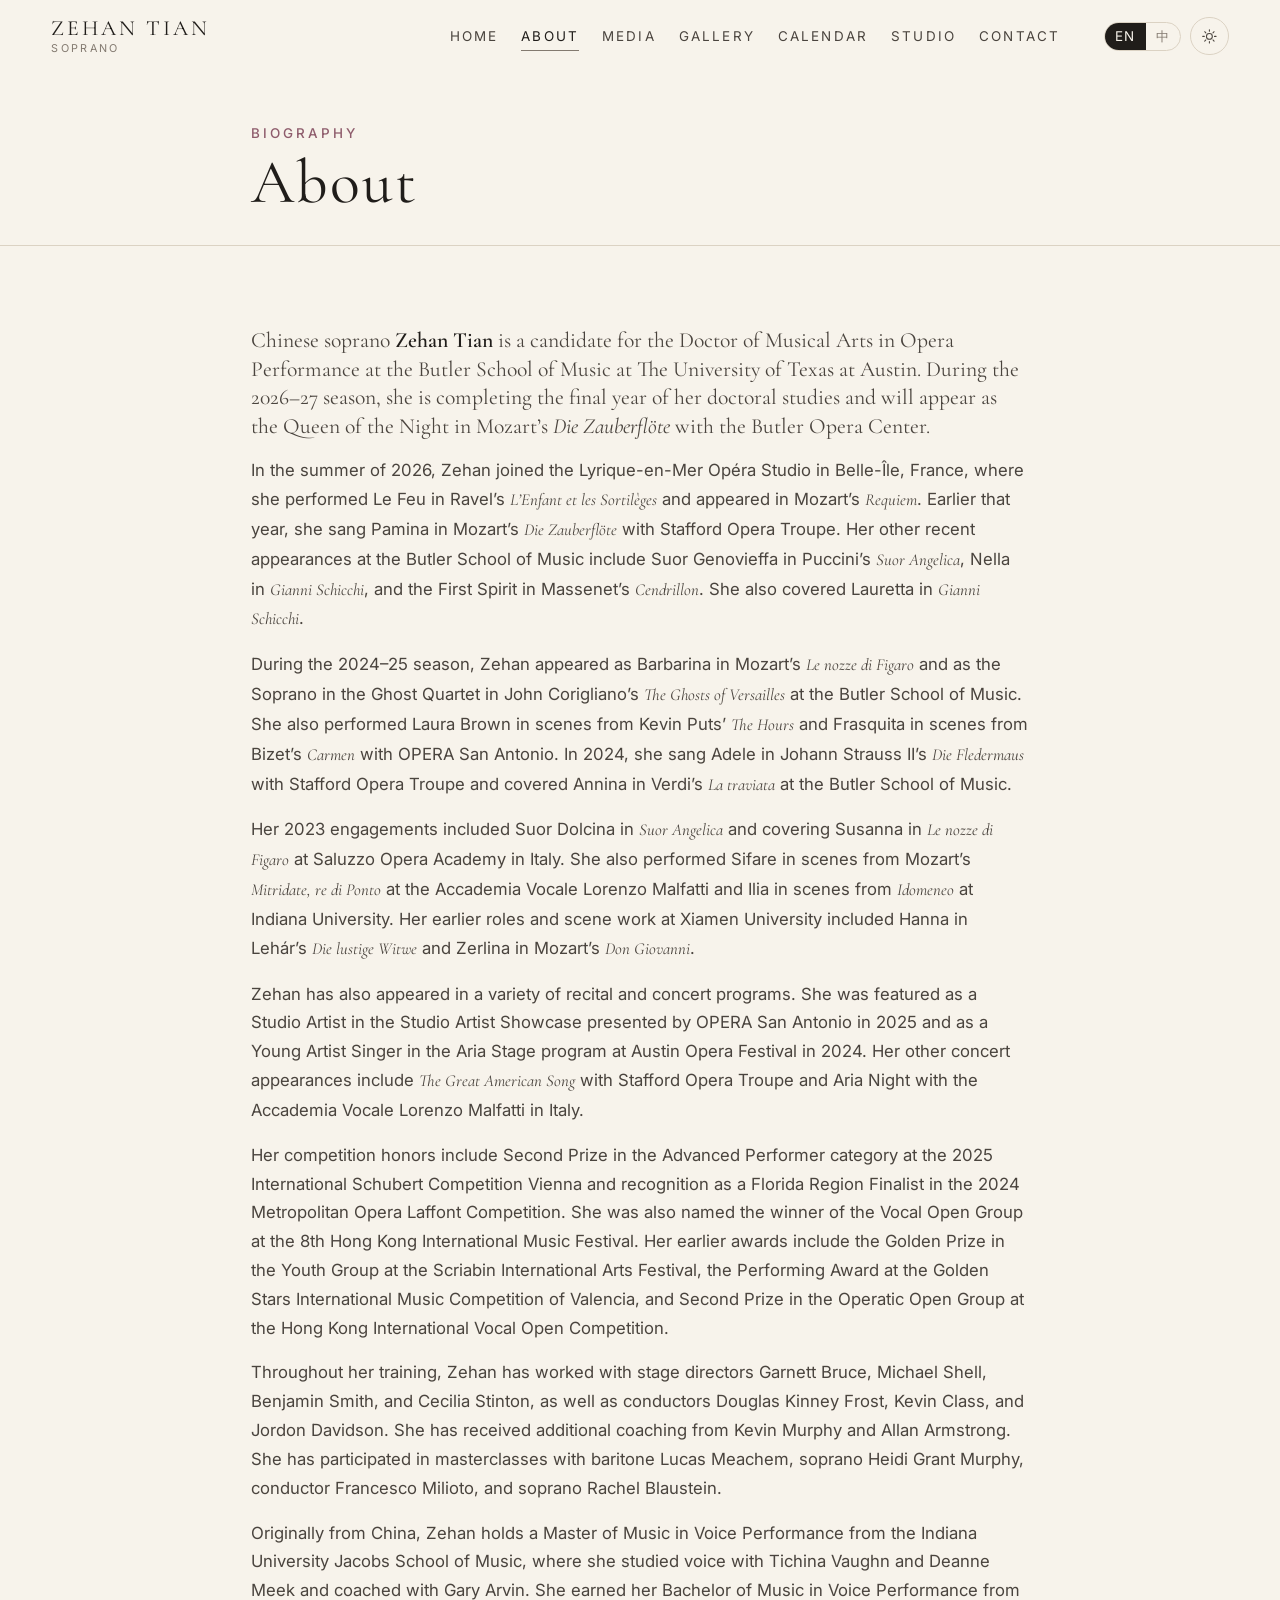
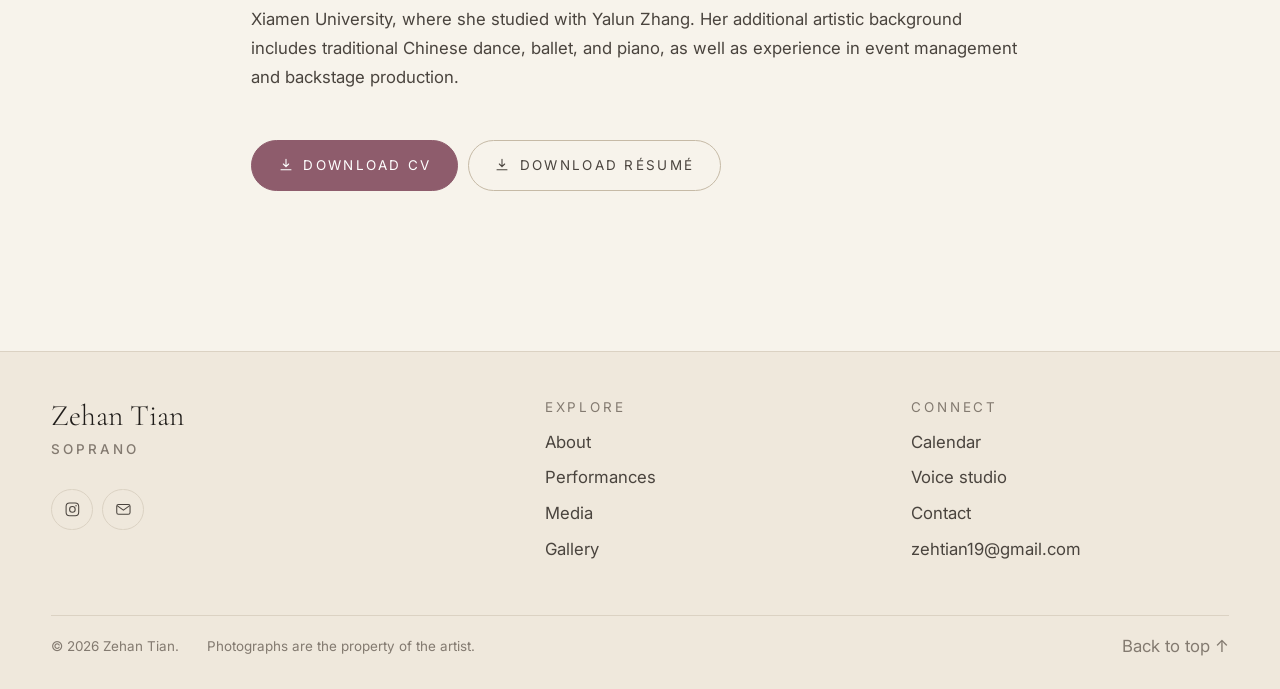
==== about.html @ f266768a "Launch Zehan Tian personal website" ====
<!DOCTYPE html>
<html lang="en" class="no-js" data-theme="day">
<head>
<meta charset="utf-8">
<meta name="viewport" content="width=device-width, initial-scale=1">
<title>About — Zehan Tian, Soprano</title>
<meta name="description" content="Biography of the Chinese soprano Zehan Tian: roles, competitions, teachers and training. CV and résumé available to download.">
<meta name="theme-color" content="#F7F3EB">

<!-- Open Graph / social sharing -->
<meta property="og:type" content="website">
<meta property="og:title" content="About — Zehan Tian, Soprano">
<meta property="og:description" content="Biography of the Chinese soprano Zehan Tian: roles, competitions, teachers and training. CV and résumé available to download.">
<meta property="og:image" content="assets/images/og/og-image.jpg">
<meta name="twitter:card" content="summary_large_image">

<link rel="preconnect" href="https://fonts.googleapis.com">
<link rel="preconnect" href="https://fonts.gstatic.com" crossorigin>
<link href="https://fonts.googleapis.com/css2?family=Cormorant+Garamond:ital,wght@0,300;0,400;0,500;1,300;1,400&family=Inter:wght@400;500;600&family=Noto+Serif+SC:wght@300;400;500&display=swap" rel="stylesheet">

<link rel="stylesheet" href="assets/css/tokens.css">
<link rel="stylesheet" href="assets/css/base.css">
<link rel="stylesheet" href="assets/css/components.css">

<!-- Set the theme and language before first paint, so the page never flashes
     the wrong one. Mirrors the logic in site.js. -->
<script>
(function () {
  try {
    var t = localStorage.getItem("zt.theme");
    if (!t) t = window.matchMedia("(prefers-color-scheme: dark)").matches ? "night" : "day";
    document.documentElement.setAttribute("data-theme", t);
    var l = localStorage.getItem("zt.lang");
    if (!l) l = (navigator.language || "en").toLowerCase().indexOf("zh") === 0 ? "zh" : "en";
    document.documentElement.setAttribute("lang", l);
  } catch (e) {}
})();
</script>
</head>

<body class="">
<a class="skip-link" href="#main"><span data-lang="en">Skip to content</span><span data-lang="zh">跳到主要内容</span></a>

<!-- ==========================================================================
     HEADER
     This block is identical on every page. If you change the navigation,
     change it in all .html files (see README → "Editing the navigation").
     ======================================================================= -->
<header class="site-header">
  <div class="site-header__inner">
    <a class="wordmark" href="index.html">
      <span data-lang="en">Zehan&nbsp;Tian</span>
      <span data-lang="zh">田泽涵</span>
      <small>
        <span data-lang="en">Soprano</span>
        <span data-lang="zh">女高音</span>
      </small>
    </a>

    <nav class="nav" id="primary-nav" aria-label="Primary">
      <ul class="nav__list">
        <li><a class="nav__link" data-nav="home" href="index.html"><span data-lang="en">Home</span><span data-lang="zh">首页</span></a></li>
        <li><a class="nav__link" data-nav="about" aria-current="page" href="about.html"><span data-lang="en">About</span><span data-lang="zh">关于</span></a></li>
        <li><a class="nav__link" data-nav="media" href="media.html"><span data-lang="en">Media</span><span data-lang="zh">影音</span></a></li>
        <li><a class="nav__link" data-nav="gallery" href="gallery.html"><span data-lang="en">Gallery</span><span data-lang="zh">相册</span></a></li>
        <li><a class="nav__link" data-nav="calendar" href="calendar.html"><span data-lang="en">Calendar</span><span data-lang="zh">日程</span></a></li>
        <li><a class="nav__link" data-nav="studio" href="studio.html"><span data-lang="en">Studio</span><span data-lang="zh">教学</span></a></li>
        <li><a class="nav__link" data-nav="contact" href="contact.html"><span data-lang="en">Contact</span><span data-lang="zh">联系</span></a></li>
      </ul>
    </nav>

    <div class="header-tools">
      <div class="lang-switch" role="group" aria-label="Language">
        <button class="lang-switch__btn" type="button" data-lang-btn="en" aria-pressed="true">EN</button>
        <button class="lang-switch__btn" type="button" data-lang-btn="zh" aria-pressed="false">中</button>
      </div>

      <button class="icon-btn" type="button" data-theme-toggle aria-label="Take the house lights down">
        <!-- day: house lights up -->
        <svg class="icon-day" viewBox="0 0 24 24" fill="none" stroke="currentColor" stroke-width="1.5" aria-hidden="true">
          <circle cx="12" cy="12" r="4.2"/>
          <path d="M12 2.5v2.2M12 19.3v2.2M2.5 12h2.2M19.3 12h2.2M5.3 5.3l1.6 1.6M17.1 17.1l1.6 1.6M18.7 5.3l-1.6 1.6M6.9 17.1l-1.6 1.6" stroke-linecap="round"/>
        </svg>
        <!-- night: house lights down -->
        <svg class="icon-night" viewBox="0 0 24 24" fill="none" stroke="currentColor" stroke-width="1.5" aria-hidden="true">
          <path d="M20.5 14.6A8.7 8.7 0 1 1 9.4 3.5a7 7 0 0 0 11.1 11.1Z" stroke-linecap="round" stroke-linejoin="round"/>
        </svg>
      </button>

      <button class="icon-btn nav-toggle" type="button" data-nav-toggle
              aria-controls="primary-nav" aria-expanded="false" aria-label="Menu">
        <svg viewBox="0 0 24 24" fill="none" stroke="currentColor" stroke-width="1.5" aria-hidden="true">
          <path d="M4 7h16M4 12h16M4 17h16" stroke-linecap="round"/>
        </svg>
      </button>
    </div>
  </div>
</header>

<main id="main">

  <section class="page-head">
    <div class="wrap wrap--narrow">
      <p class="label label--accent">
        <span data-lang="en">Biography</span><span data-lang="zh">艺术家简介</span>
      </p>
      <h1>
        <span data-lang="en">About</span><span data-lang="zh">关于</span>
      </h1>
    </div>
  </section>

  <!-- ========================================================================
       BIOGRAPHY
       One continuous block of text, then the two downloads. To update it,
       edit the paragraphs below — each has an English and a Chinese span.
       ===================================================================== -->
  <section class="section">
    <div class="wrap wrap--narrow">

      <div class="prose stack-md reveal" style="max-width: none;">

        <p class="lede" style="font-style: normal;">
          <span data-lang="en">Chinese soprano <strong>Zehan Tian</strong> is a candidate for the Doctor of Musical Arts in Opera Performance at the Butler School of Music at The University of Texas at Austin. During the 2026&ndash;27 season, she is completing the final year of her doctoral studies and will appear as the Queen of the Night in Mozart&rsquo;s <cite class="work">Die Zauberflöte</cite> with the Butler Opera Center.</span>
          <span data-lang="zh">中国女高音<strong>田泽涵</strong>，现于德克萨斯大学奥斯汀分校 Butler 音乐学院攻读歌剧表演艺术博士（D.M.A.）。2026&ndash;27 演出季是她博士阶段的最后一年，她将与 Butler 歌剧中心合作，出演莫扎特《魔笛》中的夜女王。</span>
        </p>

        <p>
          <span data-lang="en">In the summer of 2026, Zehan joined the Lyrique-en-Mer Opéra Studio in Belle-Île, France, where she performed Le Feu in Ravel&rsquo;s <cite class="work">L&rsquo;Enfant et les Sortilèges</cite> and appeared in Mozart&rsquo;s <cite class="work">Requiem</cite>. Earlier that year, she sang Pamina in Mozart&rsquo;s <cite class="work">Die Zauberflöte</cite> with Stafford Opera Troupe. Her other recent appearances at the Butler School of Music include Suor Genovieffa in Puccini&rsquo;s <cite class="work">Suor Angelica</cite>, Nella in <cite class="work">Gianni Schicchi</cite>, and the First Spirit in Massenet&rsquo;s <cite class="work">Cendrillon</cite>. She also covered Lauretta in <cite class="work">Gianni Schicchi</cite>.</span>
          <span data-lang="zh">2026 年夏，田泽涵加入法国美丽岛的 Lyrique-en-Mer 歌剧工作室，在拉威尔《孩子与魔法》中饰演"火"，并参演莫扎特《安魂曲》。同年稍早，她与 Stafford Opera Troupe 合作演唱莫扎特《魔笛》中的帕米娜。她在 Butler 音乐学院的近期演出还包括普契尼《修女安杰莉卡》中的 Suor Genovieffa、《贾尼·斯基基》中的 Nella，以及马斯内《灰姑娘》中的第一精灵，并担任《贾尼·斯基基》中 Lauretta 的备角。</span>
        </p>

        <p>
          <span data-lang="en">During the 2024&ndash;25 season, Zehan appeared as Barbarina in Mozart&rsquo;s <cite class="work">Le nozze di Figaro</cite> and as the Soprano in the Ghost Quartet in John Corigliano&rsquo;s <cite class="work">The Ghosts of Versailles</cite> at the Butler School of Music. She also performed Laura Brown in scenes from Kevin Puts&rsquo; <cite class="work">The Hours</cite> and Frasquita in scenes from Bizet&rsquo;s <cite class="work">Carmen</cite> with OPERA San Antonio. In 2024, she sang Adele in Johann Strauss II&rsquo;s <cite class="work">Die Fledermaus</cite> with Stafford Opera Troupe and covered Annina in Verdi&rsquo;s <cite class="work">La traviata</cite> at the Butler School of Music.</span>
          <span data-lang="zh">2024&ndash;25 演出季，她在 Butler 音乐学院饰演莫扎特《费加罗的婚礼》中的芭芭丽娜，以及科里利亚诺《凡尔赛的幽灵》"幽灵四重唱"中的女高音。她还与 OPERA San Antonio 合作，演唱凯文·普茨《时时刻刻》选段中的 Laura Brown 和比才《卡门》选段中的 Frasquita。2024 年，她与 Stafford Opera Troupe 合作演唱小约翰·施特劳斯《蝙蝠》中的阿黛勒，并在 Butler 音乐学院担任威尔第《茶花女》中 Annina 的备角。</span>
        </p>

        <p>
          <span data-lang="en">Her 2023 engagements included Suor Dolcina in <cite class="work">Suor Angelica</cite> and covering Susanna in <cite class="work">Le nozze di Figaro</cite> at Saluzzo Opera Academy in Italy. She also performed Sifare in scenes from Mozart&rsquo;s <cite class="work">Mitridate, re di Ponto</cite> at the Accademia Vocale Lorenzo Malfatti and Ilia in scenes from <cite class="work">Idomeneo</cite> at Indiana University. Her earlier roles and scene work at Xiamen University included Hanna in Lehár&rsquo;s <cite class="work">Die lustige Witwe</cite> and Zerlina in Mozart&rsquo;s <cite class="work">Don Giovanni</cite>.</span>
          <span data-lang="zh">2023 年，她在意大利萨卢佐歌剧学院演唱《修女安杰莉卡》中的 Suor Dolcina，并担任《费加罗的婚礼》中苏珊娜的备角。她还在 Accademia Vocale Lorenzo Malfatti 演唱莫扎特《本都国王米特里达特》选段中的 Sifare，并在印第安纳大学演唱《伊多梅纽》选段中的 Ilia。更早在厦门大学期间，她曾演唱雷哈尔《风流寡妇》中的汉娜与莫扎特《唐璜》中的泽琳娜。</span>
        </p>

        <p>
          <span data-lang="en">Zehan has also appeared in a variety of recital and concert programs. She was featured as a Studio Artist in the Studio Artist Showcase presented by OPERA San Antonio in 2025 and as a Young Artist Singer in the Aria Stage program at Austin Opera Festival in 2024. Her other concert appearances include <cite class="work">The Great American Song</cite> with Stafford Opera Troupe and Aria Night with the Accademia Vocale Lorenzo Malfatti in Italy.</span>
          <span data-lang="zh">田泽涵亦活跃于独唱会与音乐会舞台。2025 年，她作为驻团艺术家参加 OPERA San Antonio 的驻团艺术家展演；2024 年，她作为青年艺术家参加奥斯汀歌剧节的 Aria Stage 项目。其他音乐会演出包括与 Stafford Opera Troupe 合作的《The Great American Song》，以及在意大利 Accademia Vocale Lorenzo Malfatti 的 Aria Night。</span>
        </p>

        <p>
          <span data-lang="en">Her competition honors include Second Prize in the Advanced Performer category at the 2025 International Schubert Competition Vienna and recognition as a Florida Region Finalist in the 2024 Metropolitan Opera Laffont Competition. She was also named the winner of the Vocal Open Group at the 8th Hong Kong International Music Festival. Her earlier awards include the Golden Prize in the Youth Group at the Scriabin International Arts Festival, the Performing Award at the Golden Stars International Music Competition of Valencia, and Second Prize in the Operatic Open Group at the Hong Kong International Vocal Open Competition.</span>
          <span data-lang="zh">她的比赛荣誉包括 2025 年维也纳国际舒伯特声乐比赛高级演奏组第二名，以及 2024 年大都会歌剧院 Laffont 声乐比赛佛罗里达赛区决赛入围。她还曾获第八届香港国际音乐节声乐公开组第一名。此前的奖项包括斯克里亚宾国际艺术节青年组金奖、瓦伦西亚金星国际音乐比赛表演奖，以及香港国际声乐公开赛歌剧公开组第二名。</span>
        </p>

        <p>
          <span data-lang="en">Throughout her training, Zehan has worked with stage directors Garnett Bruce, Michael Shell, Benjamin Smith, and Cecilia Stinton, as well as conductors Douglas Kinney Frost, Kevin Class, and Jordon Davidson. She has received additional coaching from Kevin Murphy and Allan Armstrong. She has participated in masterclasses with baritone Lucas Meachem, soprano Heidi Grant Murphy, conductor Francesco Milioto, and soprano Rachel Blaustein.</span>
          <span data-lang="zh">在学习历程中，田泽涵曾与导演 Garnett Bruce、Michael Shell、Benjamin Smith、Cecilia Stinton，以及指挥 Douglas Kinney Frost、Kevin Class、Jordon Davidson 合作，并得到 Kevin Murphy 与 Allan Armstrong 的艺术指导。她曾参加男中音 Lucas Meachem、女高音 Heidi Grant Murphy、指挥 Francesco Milioto 及女高音 Rachel Blaustein 的大师班。</span>
        </p>

        <p>
          <span data-lang="en">Originally from China, Zehan holds a Master of Music in Voice Performance from the Indiana University Jacobs School of Music, where she studied voice with Tichina Vaughn and Deanne Meek and coached with Gary Arvin. She earned her Bachelor of Music in Voice Performance from Xiamen University, where she studied with Yalun Zhang. Her additional artistic background includes traditional Chinese dance, ballet, and piano, as well as experience in event management and backstage production.</span>
          <span data-lang="zh">田泽涵来自中国，获印第安纳大学雅各布斯音乐学院声乐表演硕士学位，师从 Tichina Vaughn 与 Deanne Meek，艺术指导为 Gary Arvin；本科毕业于厦门大学声乐表演专业，师从张亚伦。她的艺术背景还包括中国古典舞、芭蕾与钢琴，并具有活动策划与舞台后台制作经验。</span>
        </p>

      </div>

      <!-- ----------------------------------------------------------------
           DOWNLOADS
           Both files live in assets/docs/. Replace them there, keeping the
           filenames, and these buttons keep working.
           ------------------------------------------------------------- -->
      <div class="btn-row reveal" style="margin-top: var(--space-lg);">
        <a class="btn btn--primary" href="assets/docs/zehan-tian-cv.pdf" download>
          <svg viewBox="0 0 24 24" fill="none" stroke="currentColor" stroke-width="1.6" aria-hidden="true" style="width:1rem;height:1rem;">
            <path d="M12 3.5v11m0 0l-4-4m4 4l4-4M4.5 19h15" stroke-linecap="round" stroke-linejoin="round"/>
          </svg>
          <span data-lang="en">Download CV</span><span data-lang="zh">下载 CV</span>
        </a>
        <a class="btn btn--ghost" href="assets/docs/zehan-tian-resume.pdf" download>
          <svg viewBox="0 0 24 24" fill="none" stroke="currentColor" stroke-width="1.6" aria-hidden="true" style="width:1rem;height:1rem;">
            <path d="M12 3.5v11m0 0l-4-4m4 4l4-4M4.5 19h15" stroke-linecap="round" stroke-linejoin="round"/>
          </svg>
          <span data-lang="en">Download Résumé</span><span data-lang="zh">下载简历</span>
        </a>
      </div>

    </div>
  </section>
</main>

<!-- ==========================================================================
     FOOTER — identical on every page.
     ======================================================================= -->
<footer class="site-footer">
  <div class="wrap">
    <div class="site-footer__grid">

      <div>
        <p class="display" style="font-size: var(--step-2);">
          <span data-lang="en">Zehan Tian</span>
          <span data-lang="zh">田泽涵</span>
        </p>
        <p class="label" style="margin-top: var(--space-2xs);">
          <span data-lang="en">Soprano</span><span data-lang="zh">女高音</span>
        </p>
        <div class="socials" style="margin-top: var(--space-md);">
          <!-- Add more profiles here as you create them. -->
          <a href="https://www.instagram.com/tiancici0519/" target="_blank" rel="noopener" aria-label="Instagram">
            <svg viewBox="0 0 24 24" fill="none" stroke="currentColor" stroke-width="1.5" aria-hidden="true">
              <rect x="3" y="3" width="18" height="18" rx="5"/>
              <circle cx="12" cy="12" r="4"/>
              <circle cx="17.2" cy="6.8" r="1" fill="currentColor" stroke="none"/>
            </svg>
          </a>
          <a href="mailto:zehtian19@gmail.com" aria-label="Email">
            <svg viewBox="0 0 24 24" fill="none" stroke="currentColor" stroke-width="1.5" aria-hidden="true">
              <rect x="2.5" y="5" width="19" height="14" rx="2.5"/>
              <path d="M3.5 7l8.5 6 8.5-6" stroke-linecap="round"/>
            </svg>
          </a>
        </div>
      </div>

      <div>
        <h3><span data-lang="en">Explore</span><span data-lang="zh">浏览</span></h3>
        <ul>
          <li><a href="about.html"><span data-lang="en">About</span><span data-lang="zh">关于</span></a></li>
          <li><a href="calendar.html"><span data-lang="en">Performances</span><span data-lang="zh">演出记录</span></a></li>
          <li><a href="media.html"><span data-lang="en">Media</span><span data-lang="zh">影音</span></a></li>
          <li><a href="gallery.html"><span data-lang="en">Gallery</span><span data-lang="zh">相册</span></a></li>
        </ul>
      </div>

      <div>
        <h3><span data-lang="en">Connect</span><span data-lang="zh">联系</span></h3>
        <ul>
          <li><a href="calendar.html"><span data-lang="en">Calendar</span><span data-lang="zh">日程</span></a></li>
          <li><a href="studio.html"><span data-lang="en">Voice studio</span><span data-lang="zh">声乐教学</span></a></li>
          <li><a href="contact.html"><span data-lang="en">Contact</span><span data-lang="zh">联系方式</span></a></li>
          <li><a href="mailto:zehtian19@gmail.com">zehtian19@gmail.com</a></li>
        </ul>
      </div>

    </div>

    <div class="site-footer__base">
      <span>&copy; <span data-year>2026</span> Zehan Tian.</span>
      <span data-lang="en">Photographs are the property of the artist.</span>
      <span data-lang="zh">照片版权归艺术家所有。</span>
      <a class="to-top" href="#main">
        <span data-lang="en">Back to top &uarr;</span><span data-lang="zh">返回顶部 &uarr;</span>
      </a>
    </div>
  </div>
</footer>

<script src="assets/js/site.js"></script>
</body>
</html>
---- assets/css/tokens.css ----
/* ============================================================================
   tokens.css — THE ONE FILE TO EDIT WHEN YOU WANT A DIFFERENT LOOK
   ----------------------------------------------------------------------------
   Every colour, typeface, size and rhythm value on the site is declared here
   as a CSS custom property. Change a value here and it changes everywhere.
   Nothing else in the CSS hard-codes a colour or a font.

   The default palette is sampled from the homepage portrait:
     charcoal gown, dusty-rose bouquet, sage-green backlit bokeh, warm ivory.
   ========================================================================= */

:root {
  /* ---- Typefaces --------------------------------------------------------
     Swap these two lines to re-skin the whole site's voice.
     Remember to also update the <link> to Google Fonts in each .html <head>
     if you change to a font that isn't already loaded.                    */
  --font-display: "Cormorant Garamond", "Noto Serif SC", "Songti SC",
                  "Times New Roman", Georgia, serif;
  --font-body: "Inter", "Noto Sans SC", -apple-system, BlinkMacSystemFont,
               "Segoe UI", "Microsoft YaHei", Roboto, Helvetica, Arial, sans-serif;
  --font-mono: "SF Mono", "Cascadia Mono", Consolas, "Liberation Mono", monospace;

  /* ---- Type scale (fluid: min → max, scales with viewport) -------------- */
  --step--1: clamp(0.78rem, 0.76rem + 0.10vw, 0.84rem);
  --step-0:  clamp(0.95rem, 0.92rem + 0.16vw, 1.06rem);
  --step-1:  clamp(1.15rem, 1.08rem + 0.34vw, 1.38rem);
  --step-2:  clamp(1.45rem, 1.31rem + 0.68vw, 1.95rem);
  --step-3:  clamp(1.85rem, 1.58rem + 1.32vw, 2.85rem);
  --step-4:  clamp(2.35rem, 1.83rem + 2.55vw, 4.20rem);
  --step-5:  clamp(2.90rem, 1.80rem + 5.40vw, 7.00rem);

  --leading-tight: 1.08;
  --leading-snug: 1.32;
  --leading-body: 1.72;

  /* Letterspacing for the small-caps "programme label" style */
  --track-label: 0.22em;
  --track-name: 0.03em;

  /* ---- Spacing rhythm --------------------------------------------------- */
  --space-2xs: 0.35rem;
  --space-xs: 0.6rem;
  --space-sm: 1rem;
  --space-md: 1.75rem;
  --space-lg: 3rem;
  --space-xl: 5rem;
  --space-2xl: 8rem;

  /* ---- Layout ----------------------------------------------------------- */
  --measure: 62ch;          /* comfortable reading width for prose */
  --page-max: 1280px;       /* outer container */
  --page-narrow: 880px;     /* article container */
  --gutter: clamp(1.25rem, 4vw, 4rem);
  --nav-h: 4.6rem;

  /* ---- Shape & depth ---------------------------------------------------- */
  --radius-sm: 2px;
  --radius-md: 3px;
  --radius-pill: 999px;
  --hairline: 1px;

  /* ---- Motion ----------------------------------------------------------- */
  --ease-out: cubic-bezier(0.22, 1, 0.36, 1);
  --ease-in-out: cubic-bezier(0.65, 0, 0.35, 1);
  --dur-fast: 180ms;
  --dur-mid: 420ms;
  --dur-slow: 900ms;
}

/* ============================================================================
   DAY — "house lights up". Warm ivory recital programme.
   ========================================================================= */
:root,
html[data-theme="day"] {
  --paper:     #F7F3EB;   /* page background — warm ivory */
  --paper-2:   #EFE8DC;   /* recessed panels, table stripes */
  --paper-3:   #E5DCCC;   /* deeper panel / image placeholder */

  --ink:       #201D1A;   /* headings, primary text */
  --ink-2:     #4A443E;   /* body copy */
  --ink-3:     #837a70;   /* captions, metadata */

  --rule:      #DBD2C3;   /* hairlines, borders */
  --rule-2:    #C6BAA6;   /* emphasised rules */

  --accent:    #8E5C6C;   /* dusty plum-rose — from the bouquet */
  --accent-ink:#FFFFFF;   /* text on top of --accent */
  --accent-2:  #C79FAC;   /* soft rose — hover washes */
  --sage:      #6F7E61;   /* backlit foliage green */
  --gold:      #A8813F;   /* warm rim-light */

  --overlay:   rgba(32, 29, 26, 0.86);   /* lightbox scrim */
  --glass:     rgba(247, 243, 235, 0.82); /* sticky nav backdrop */
  --shadow-sm: 0 1px 2px rgba(32, 29, 26, 0.06),
               0 4px 14px rgba(32, 29, 26, 0.05);
  --shadow-lg: 0 12px 40px rgba(32, 29, 26, 0.13),
               0 2px 8px rgba(32, 29, 26, 0.07);

  color-scheme: light;
}

/* ============================================================================
   NIGHT — "house lights down". The auditorium before the curtain.
   ========================================================================= */
html[data-theme="night"] {
  --paper:     #14120F;
  --paper-2:   #1D1A16;
  --paper-3:   #272219;

  --ink:       #F3EDE2;
  --ink-2:     #C6BCAE;
  --ink-3:     #8C8377;

  --rule:      #332D25;
  --rule-2:    #4A4238;

  --accent:    #D9A5B4;
  --accent-ink:#1A1613;
  --accent-2:  #8E5C6C;
  --sage:      #9AAA88;
  --gold:      #D8B071;

  --overlay:   rgba(8, 7, 6, 0.92);
  --glass:     rgba(20, 18, 15, 0.84);
  --shadow-sm: 0 1px 2px rgba(0, 0, 0, 0.4),
               0 4px 14px rgba(0, 0, 0, 0.3);
  --shadow-lg: 0 14px 44px rgba(0, 0, 0, 0.55),
               0 2px 8px rgba(0, 0, 0, 0.4);

  color-scheme: dark;
}

/* Follow the operating system on first visit, until the visitor picks a side.
   site.js writes data-theme once a choice is made, which wins over this. */
@media (prefers-color-scheme: dark) {
  html:not([data-theme]) {
    --paper:     #14120F;
    --paper-2:   #1D1A16;
    --paper-3:   #272219;
    --ink:       #F3EDE2;
    --ink-2:     #C6BCAE;
    --ink-3:     #8C8377;
    --rule:      #332D25;
    --rule-2:    #4A4238;
    --accent:    #D9A5B4;
    --accent-ink:#1A1613;
    --accent-2:  #8E5C6C;
    --sage:      #9AAA88;
    --gold:      #D8B071;
    --overlay:   rgba(8, 7, 6, 0.92);
    --glass:     rgba(20, 18, 15, 0.84);
    --shadow-sm: 0 1px 2px rgba(0, 0, 0, 0.4),
                 0 4px 14px rgba(0, 0, 0, 0.3);
    --shadow-lg: 0 14px 44px rgba(0, 0, 0, 0.55),
                 0 2px 8px rgba(0, 0, 0, 0.4);
    color-scheme: dark;
  }
}
---- assets/css/base.css ----
/* ============================================================================
   base.css — reset, typography, layout primitives, bilingual + theme plumbing
   Depends on tokens.css for every value.
   ========================================================================= */

/* ---- Reset ------------------------------------------------------------- */
*,
*::before,
*::after { box-sizing: border-box; }

* { margin: 0; }

html {
  -webkit-text-size-adjust: 100%;
  scroll-behavior: smooth;
  scroll-padding-top: calc(var(--nav-h) + 1rem);
}

body {
  background: var(--paper);
  color: var(--ink-2);
  font-family: var(--font-body);
  font-size: var(--step-0);
  line-height: var(--leading-body);
  font-weight: 400;
  -webkit-font-smoothing: antialiased;
  -moz-osx-font-smoothing: grayscale;
  text-rendering: optimizeLegibility;
  min-height: 100vh;
  overflow-x: hidden;
  transition: background-color var(--dur-mid) var(--ease-out),
              color var(--dur-mid) var(--ease-out);
}

img, picture, video, canvas, svg {
  display: block;
  max-width: 100%;
  height: auto;
}

input, button, textarea, select { font: inherit; color: inherit; }

p, h1, h2, h3, h4, h5, h6 { overflow-wrap: break-word; }

ul, ol { list-style: none; padding: 0; }

/* Visitors who ask for calm get calm. */
@media (prefers-reduced-motion: reduce) {
  html { scroll-behavior: auto; }
  *, *::before, *::after {
    animation-duration: 0.01ms !important;
    animation-iteration-count: 1 !important;
    transition-duration: 0.01ms !important;
  }
}

/* ---- Typography -------------------------------------------------------- */
h1, h2, h3, h4 {
  font-family: var(--font-display);
  color: var(--ink);
  font-weight: 400;
  line-height: var(--leading-tight);
  letter-spacing: var(--track-name);
}

h1 { font-size: var(--step-4); }
h2 { font-size: var(--step-3); }
h3 { font-size: var(--step-2); }
h4 { font-size: var(--step-1); }

/* The "programme label" — small, letterspaced, uppercase. Used above every
   section to give the site its recital-programme voice. */
.label {
  font-family: var(--font-body);
  font-size: var(--step--1);
  font-weight: 500;
  text-transform: uppercase;
  letter-spacing: var(--track-label);
  color: var(--ink-3);
  display: block;
}

.label--accent { color: var(--accent); }

/* Big display serif, used for the name and section openers */
.display {
  font-family: var(--font-display);
  font-weight: 300;
  line-height: var(--leading-tight);
  color: var(--ink);
}

.lede {
  font-size: var(--step-1);
  line-height: var(--leading-snug);
  color: var(--ink-2);
  font-family: var(--font-display);
  font-style: italic;
}

.prose { max-width: var(--measure); }
.prose p + p { margin-top: var(--space-sm); }
.prose strong { color: var(--ink); font-weight: 600; }
.prose em { font-style: italic; }

/* Opera titles, foreign-language works — italic serif everywhere. */
cite, .work { font-style: italic; font-family: var(--font-display); }

a {
  color: inherit;
  text-decoration-color: var(--rule-2);
  text-decoration-thickness: var(--hairline);
  text-underline-offset: 0.22em;
  transition: color var(--dur-fast) var(--ease-out),
              text-decoration-color var(--dur-fast) var(--ease-out);
}
a:hover { color: var(--accent); text-decoration-color: var(--accent); }

:focus-visible {
  outline: 2px solid var(--accent);
  outline-offset: 3px;
  border-radius: var(--radius-sm);
}

/* ---- Layout primitives -------------------------------------------------- */
.wrap {
  width: 100%;
  max-width: var(--page-max);
  margin-inline: auto;
  padding-inline: var(--gutter);
}

.wrap--narrow { max-width: var(--page-narrow); }

.section { padding-block: var(--space-xl); }
.section--tight { padding-block: var(--space-lg); }
.section--loose { padding-block: var(--space-2xl); }
.section--panel { background: var(--paper-2); }

/* A hairline that carries a label, used to open sections. */
.section-head {
  display: flex;
  align-items: baseline;
  gap: var(--space-sm);
  padding-bottom: var(--space-xs);
  border-bottom: var(--hairline) solid var(--rule);
  margin-bottom: var(--space-md);
}
.section-head h2 { font-size: var(--step-2); }
.section-head .label { margin-left: auto; white-space: nowrap; }

.stack > * + * { margin-top: var(--space-sm); }
.stack-md > * + * { margin-top: var(--space-md); }
.stack-lg > * + * { margin-top: var(--space-lg); }

.grid-2 {
  display: grid;
  gap: var(--space-lg);
  grid-template-columns: 1fr;
}
@media (min-width: 800px) {
  .grid-2 { grid-template-columns: repeat(2, 1fr); }
  .grid-2--wide-left { grid-template-columns: 1.35fr 1fr; }
  .grid-2--wide-right { grid-template-columns: 1fr 1.35fr; }
}

.grid-3 {
  display: grid;
  gap: var(--space-md);
  grid-template-columns: 1fr;
}
@media (min-width: 640px) { .grid-3 { grid-template-columns: repeat(2, 1fr); } }
@media (min-width: 960px) { .grid-3 { grid-template-columns: repeat(3, 1fr); } }

.center-text { text-align: center; }
.mx-auto { margin-inline: auto; }

/* Screen-reader-only, but focusable (skip link) */
.sr-only {
  position: absolute;
  width: 1px; height: 1px;
  padding: 0; margin: -1px;
  overflow: hidden;
  clip: rect(0 0 0 0);
  white-space: nowrap;
  border: 0;
}
.skip-link {
  position: absolute;
  top: 0; left: 50%;
  transform: translate(-50%, -120%);
  z-index: 200;
  background: var(--accent);
  color: var(--accent-ink);
  padding: 0.7rem 1.4rem;
  font-size: var(--step--1);
  letter-spacing: var(--track-label);
  text-transform: uppercase;
  text-decoration: none;
  transition: transform var(--dur-fast) var(--ease-out);
}
.skip-link:focus { transform: translate(-50%, 0); color: var(--accent-ink); }

/* ============================================================================
   BILINGUAL — pure CSS language switching.
   ----------------------------------------------------------------------------
   Write both languages side by side in the HTML:

       <p>
         <span data-lang="en">To sing is to answer.</span>
         <span data-lang="zh">歌唱是一种回应。</span>
       </p>

   Whichever language <html lang="..."> is set to is the one that shows.
   No translation keys, no drift, and both languages sit next to each other
   in the source so they are easy to keep in sync. With JavaScript disabled
   both simply render — degraded, but never broken.
   ========================================================================= */
html[lang^="en"] [data-lang="zh"] { display: none; }
html[lang^="zh"] [data-lang="en"] { display: none; }

/* Chinese wants a little more line-height. */
html[lang^="zh"] body { line-height: 1.85; }

/* There is no true italic Chinese: browsers fake it by slanting the glyphs,
   which reads as a rendering fault rather than emphasis. So the Chinese spans
   are set upright — and only those spans, which leaves the English side of the
   site with its italics intact. */
html[lang^="zh"] [data-lang="zh"] {
  font-style: normal;
  letter-spacing: 0.02em;
}

/* Exception: an opera title is italic in every language. When a Latin title
   sits inside a Chinese sentence it keeps its italics. */
html[lang^="zh"] [data-lang="zh"] cite,
html[lang^="zh"] [data-lang="zh"] .work { font-style: italic; }
---- assets/css/components.css ----
/* ============================================================================
   components.css — every visible piece of furniture on the site.
   Ordered roughly the way you meet them: nav → hero → content → footer.
   ========================================================================= */

/* ============================================================================
   1. SITE HEADER / NAVIGATION
   ========================================================================= */
.site-header {
  position: fixed;
  inset: 0 0 auto 0;
  z-index: 100;
  height: var(--nav-h);
  display: flex;
  align-items: center;
  background: transparent;
  transition: background-color var(--dur-mid) var(--ease-out),
              border-color var(--dur-mid) var(--ease-out),
              backdrop-filter var(--dur-mid) var(--ease-out);
  border-bottom: var(--hairline) solid transparent;
}

/* site.js adds .is-stuck once the page scrolls past the hero lip. */
.site-header.is-stuck {
  background: var(--glass);
  -webkit-backdrop-filter: blur(14px) saturate(140%);
  backdrop-filter: blur(14px) saturate(140%);
  border-bottom-color: var(--rule);
}

.site-header__inner {
  width: 100%;
  max-width: var(--page-max);
  margin-inline: auto;
  padding-inline: var(--gutter);
  display: flex;
  align-items: center;
  gap: var(--space-md);
}

/* Wordmark ---------------------------------------------------------------- */
.wordmark {
  font-family: var(--font-display);
  font-size: var(--step-1);
  letter-spacing: 0.14em;
  text-transform: uppercase;
  color: var(--ink);
  text-decoration: none;
  white-space: nowrap;
  line-height: 1;
}
.wordmark:hover { color: var(--accent); }
.wordmark small {
  display: block;
  font-family: var(--font-body);
  font-size: 0.5em;
  letter-spacing: var(--track-label);
  color: var(--ink-3);
  margin-top: 0.35em;
}

/* Primary nav ------------------------------------------------------------- */
.nav { margin-left: auto; }

.nav__list {
  display: flex;
  align-items: center;
  gap: clamp(0.9rem, 1.8vw, 2rem);
}

.nav__link {
  position: relative;
  font-size: var(--step--1);
  text-transform: uppercase;
  letter-spacing: 0.16em;
  color: var(--ink-2);
  text-decoration: none;
  padding-block: 0.4rem;
  white-space: nowrap;
}
.nav__link::after {
  content: "";
  position: absolute;
  left: 0; bottom: 0;
  width: 100%;
  height: var(--hairline);
  background: var(--accent);
  transform: scaleX(0);
  transform-origin: left;
  transition: transform var(--dur-mid) var(--ease-out);
}
.nav__link:hover { color: var(--ink); }
.nav__link:hover::after { transform: scaleX(1); }

/* Mark the current page — set aria-current="page" in the HTML. */
.nav__link[aria-current="page"] { color: var(--ink); }
.nav__link[aria-current="page"]::after {
  transform: scaleX(1);
  background: var(--ink-3);
}

/* Header utilities: language + house lights + mobile toggle --------------- */
.header-tools {
  display: flex;
  align-items: center;
  gap: var(--space-xs);
  margin-left: var(--space-sm);
}

.icon-btn {
  display: grid;
  place-items: center;
  width: 2.4rem;
  height: 2.4rem;
  border: var(--hairline) solid var(--rule);
  border-radius: var(--radius-pill);
  background: transparent;
  color: var(--ink-2);
  cursor: pointer;
  transition: border-color var(--dur-fast) var(--ease-out),
              color var(--dur-fast) var(--ease-out),
              background-color var(--dur-fast) var(--ease-out);
}
.icon-btn:hover {
  border-color: var(--accent);
  color: var(--accent);
  background: color-mix(in srgb, var(--accent) 8%, transparent);
}
.icon-btn svg { width: 1.05rem; height: 1.05rem; }

/* Language switch — a tiny two-state pill: EN | 中 */
.lang-switch {
  display: flex;
  align-items: center;
  border: var(--hairline) solid var(--rule);
  border-radius: var(--radius-pill);
  overflow: hidden;
}
.lang-switch__btn {
  border: 0;
  background: transparent;
  color: var(--ink-3);
  font-size: var(--step--1);
  letter-spacing: 0.1em;
  padding: 0.42rem 0.62rem;
  cursor: pointer;
  line-height: 1;
  transition: background-color var(--dur-fast) var(--ease-out),
              color var(--dur-fast) var(--ease-out);
}
.lang-switch__btn[aria-pressed="true"] {
  background: var(--ink);
  color: var(--paper);
}
.lang-switch__btn:hover:not([aria-pressed="true"]) { color: var(--ink); }

/* The two house-lights glyphs swap depending on the active theme. */
.icon-btn .icon-night { display: none; }
html[data-theme="night"] .icon-btn .icon-day { display: none; }
html[data-theme="night"] .icon-btn .icon-night { display: block; }
@media (prefers-color-scheme: dark) {
  html:not([data-theme]) .icon-btn .icon-day { display: none; }
  html:not([data-theme]) .icon-btn .icon-night { display: block; }
}

/* Hamburger -------------------------------------------------------------- */
.nav-toggle { display: none; }

@media (max-width: 1000px) {
  .nav-toggle { display: grid; }

  .nav {
    position: fixed;
    inset: var(--nav-h) 0 auto 0;
    background: var(--paper);
    border-bottom: var(--hairline) solid var(--rule);
    box-shadow: var(--shadow-lg);
    margin: 0;
    max-height: 0;
    overflow: hidden;
    transition: max-height var(--dur-mid) var(--ease-in-out);
  }
  .nav.is-open { max-height: min(78vh, 40rem); overflow-y: auto; }

  .nav__list {
    flex-direction: column;
    align-items: stretch;
    gap: 0;
    padding: var(--space-xs) var(--gutter) var(--space-md);
  }
  .nav__link {
    display: block;
    padding-block: 0.95rem;
    border-bottom: var(--hairline) solid var(--rule);
    font-size: var(--step-0);
    letter-spacing: 0.12em;
  }
  .nav__link::after { display: none; }
  .nav__link[aria-current="page"] { color: var(--accent); }
}

/* ============================================================================
   2. HERO — the cover photograph, full bleed
   ----------------------------------------------------------------------------
   The homepage portrait is a wide studio shot with the singer on the right and
   a large sweep of empty slate-blue on the left. It was clearly framed with
   copy space in mind, so the photograph runs full bleed and the type sits in
   that empty half.

   That left area is a mid-tone slate (#667C93) — too dark for ink, too light
   for white. Rather than fight it, the hero is always treated as a lit stage:
   a dark scrim over the photograph and light type on top, in BOTH the day and
   night themes. The three locals below are the hero's own palette, so nothing
   here depends on which theme is active.
   ========================================================================= */
.hero {
  position: relative;
  isolation: isolate;
  overflow: hidden;

  --hero-ink:    #F7F2EB;
  --hero-ink-2:  #D5CCC1;
  --hero-accent: #E8BAC6;
  --hero-dark:   14, 18, 24;   /* rgb triplet for the scrim */
}

/* --- the photograph ----------------------------------------------------- */
.hero__media {
  position: absolute;
  inset: 0;
  z-index: -2;
  display: block;
}
.hero__media img {
  width: 100%;
  height: 100%;
  object-fit: cover;
  /* keep her face in frame as the box changes shape */
  object-position: 64% 28%;
  animation: hero-settle 1.8s var(--ease-out) both;
}
@keyframes hero-settle {
  from { opacity: 0; transform: scale(1.04); }
  to   { opacity: 1; transform: scale(1); }
}

/* --- the scrim ----------------------------------------------------------
   Narrow screens read bottom-up (type sits under the face); wide screens
   read left-to-right (type sits in the empty half). */
.hero::after {
  content: "";
  position: absolute;
  inset: 0;
  z-index: -1;
  background: linear-gradient(
    to top,
    rgba(var(--hero-dark), 0.90) 0%,
    rgba(var(--hero-dark), 0.70) 34%,
    rgba(var(--hero-dark), 0.26) 66%,
    rgba(var(--hero-dark), 0.10) 100%);
}

/* On narrow screens the copy sits at the bottom. The hero is kept tall enough
   that the type clears her face rather than landing across it — the portrait
   crop puts the face at roughly 38% of the frame. */
.hero__inner {
  position: relative;
  display: grid;
  align-content: end;
  min-height: min(96vh, 860px);
  padding-top: calc(var(--nav-h) + var(--space-lg));
  padding-bottom: var(--space-lg);
}

@media (min-width: 900px) {
  .hero::after {
    background: linear-gradient(
      100deg,
      rgba(var(--hero-dark), 0.92) 0%,
      rgba(var(--hero-dark), 0.80) 28%,
      rgba(var(--hero-dark), 0.46) 50%,
      rgba(var(--hero-dark), 0.12) 72%,
      rgba(var(--hero-dark), 0.00) 90%);
  }
  .hero__inner {
    align-content: center;
    min-height: min(88vh, 880px);
    padding-bottom: var(--space-xl);
  }
  .hero__copy { max-width: min(46%, 34rem); }
}

/* --- hero type ----------------------------------------------------------- */
.hero .label--accent { color: var(--hero-accent); }

.hero__name {
  font-family: var(--font-display);
  font-weight: 300;
  font-size: var(--step-5);
  line-height: 0.94;
  color: var(--hero-ink);
  letter-spacing: -0.005em;
  text-wrap: balance;
}
.hero__name span { display: block; }
.hero__name .given { font-style: italic; }
.hero__name .family {
  text-transform: uppercase;
  letter-spacing: 0.06em;
  font-weight: 400;
}

/* The wide tracking here is the point, but at 0.42em this line is ~400px of
   unbreakable text — on a narrow phone that would push the grid wider than the
   viewport. Both size and tracking are fluid so it always fits. */
.hero__voice {
  margin-top: var(--space-sm);
  font-size: clamp(0.7rem, 2.4vw, var(--step-0));
  text-transform: uppercase;
  letter-spacing: clamp(0.14em, 1.1vw, 0.42em);
  color: var(--hero-accent);
}

.hero__epigraph {
  margin-top: var(--space-md);
  max-width: 40ch;
  font-family: var(--font-display);
  font-style: italic;
  font-size: var(--step-1);
  line-height: var(--leading-snug);
  color: var(--hero-ink-2);
}

/* --- the breath line ----------------------------------------------------
   A single stroked wave that draws itself once on load: the site's small
   nod to the voice. Decorative, hidden from assistive tech. */
.breath {
  margin-top: var(--space-md);
  width: min(100%, 26rem);
  height: 2.2rem;
  overflow: visible;
}
.breath path {
  fill: none;
  stroke: var(--hero-accent);
  stroke-width: 1.4;
  stroke-linecap: round;
  opacity: 0.85;
  stroke-dasharray: 620;
  stroke-dashoffset: 620;
  animation: breath-draw 2.6s var(--ease-out) 0.35s forwards;
}
@keyframes breath-draw { to { stroke-dashoffset: 0; } }

@media (prefers-reduced-motion: reduce) {
  .breath path { stroke-dashoffset: 0; animation: none; }
  .hero__media img { animation: none; }
}

/* --- buttons on the dark hero -------------------------------------------
   The page buttons are ink-on-paper, which disappears here. */
.hero .btn--primary {
  background: var(--hero-accent);
  border-color: var(--hero-accent);
  color: #1A1613;
}
.hero .btn--primary:hover {
  background: var(--hero-ink);
  border-color: var(--hero-ink);
  color: #1A1613;
}
.hero .btn--ghost {
  border-color: rgba(247, 242, 235, 0.45);
  color: var(--hero-ink);
}
.hero .btn--ghost:hover {
  background: var(--hero-ink);
  border-color: var(--hero-ink);
  color: #14120F;
}

.hero__credit {
  margin-top: var(--space-md);
  font-size: var(--step--1);
  color: rgba(247, 242, 235, 0.62);
  letter-spacing: 0.06em;
}

/* ============================================================================
   2b. HEADER OVER THE HERO
   ----------------------------------------------------------------------------
   On the homepage the navigation floats over a dark photograph until the page
   scrolls, so its ink-coloured type would vanish. <body class="page-home">
   flips it to light for exactly that state.
   ========================================================================= */
.page-home .site-header:not(.is-stuck) .wordmark { color: #F7F2EB; }
.page-home .site-header:not(.is-stuck) .wordmark small { color: rgba(247, 242, 235, 0.68); }

.page-home .site-header:not(.is-stuck) .icon-btn,
.page-home .site-header:not(.is-stuck) .lang-switch {
  border-color: rgba(247, 242, 235, 0.38);
  color: #F7F2EB;
}
.page-home .site-header:not(.is-stuck) .lang-switch__btn { color: rgba(247, 242, 235, 0.68); }
.page-home .site-header:not(.is-stuck) .lang-switch__btn[aria-pressed="true"] {
  background: #F7F2EB;
  color: #14120F;
}
.page-home .site-header:not(.is-stuck) .icon-btn:hover {
  border-color: #F7F2EB;
  color: #F7F2EB;
  background: rgba(247, 242, 235, 0.14);
}

/* Only above the mobile breakpoint — below it these links live in the paper
   drawer, where light type would be invisible. */
@media (min-width: 1001px) {
  .page-home .site-header:not(.is-stuck) .nav__link { color: rgba(247, 242, 235, 0.82); }
  .page-home .site-header:not(.is-stuck) .nav__link:hover { color: #FFF; }
  .page-home .site-header:not(.is-stuck) .nav__link[aria-current="page"] { color: #FFF; }
  .page-home .site-header:not(.is-stuck) .nav__link[aria-current="page"]::after {
    background: rgba(247, 242, 235, 0.8);
  }
}

/* ============================================================================
   3. BUTTONS
   ========================================================================= */
.btn {
  display: inline-flex;
  align-items: center;
  gap: 0.6rem;
  padding: 0.82rem 1.6rem;
  font-size: var(--step--1);
  text-transform: uppercase;
  letter-spacing: 0.17em;
  text-decoration: none;
  border: var(--hairline) solid var(--ink);
  border-radius: var(--radius-pill);
  color: var(--ink);
  background: transparent;
  cursor: pointer;
  transition: background-color var(--dur-fast) var(--ease-out),
              color var(--dur-fast) var(--ease-out),
              border-color var(--dur-fast) var(--ease-out),
              transform var(--dur-fast) var(--ease-out);
}
.btn:hover {
  background: var(--ink);
  color: var(--paper);
  border-color: var(--ink);
  transform: translateY(-1px);
}
.btn--primary {
  background: var(--accent);
  border-color: var(--accent);
  color: var(--accent-ink);
}
.btn--primary:hover {
  background: color-mix(in srgb, var(--accent) 82%, var(--ink));
  border-color: transparent;
  color: var(--accent-ink);
}
.btn--ghost { border-color: var(--rule-2); color: var(--ink-2); }

.btn-row {
  display: flex;
  flex-wrap: wrap;
  gap: var(--space-xs);
  margin-top: var(--space-md);
}

/* A quiet text link with a moving arrow. */
.link-more {
  display: inline-flex;
  align-items: center;
  gap: 0.5rem;
  font-size: var(--step--1);
  text-transform: uppercase;
  letter-spacing: 0.17em;
  text-decoration: none;
  color: var(--accent);
}
.link-more::after {
  content: "→";
  transition: transform var(--dur-fast) var(--ease-out);
}
.link-more:hover::after { transform: translateX(0.3rem); }

/* ============================================================================
   4. "NOW" STRIP — what she is singing next, above everything else.
   ========================================================================= */
.now {
  border-block: var(--hairline) solid var(--rule);
  background: var(--paper-2);
}
.now__inner {
  display: flex;
  flex-wrap: wrap;
  align-items: baseline;
  gap: var(--space-xs) var(--space-md);
  padding-block: var(--space-sm);
}
.now__tag {
  display: inline-flex;
  align-items: center;
  gap: 0.5rem;
  font-size: var(--step--1);
  text-transform: uppercase;
  letter-spacing: var(--track-label);
  color: var(--accent);
}
/* A slow pulsing dot — "on sale now" energy, kept very quiet. */
.now__dot {
  width: 0.45rem; height: 0.45rem;
  border-radius: 50%;
  background: var(--accent);
  animation: now-pulse 2.8s var(--ease-in-out) infinite;
}
@keyframes now-pulse {
  0%, 100% { opacity: 1; transform: scale(1); }
  50%      { opacity: 0.35; transform: scale(0.8); }
}
.now__text { font-family: var(--font-display); font-size: var(--step-1); color: var(--ink); }
.now__meta { font-size: var(--step--1); color: var(--ink-3); letter-spacing: 0.06em; }
.now__inner .link-more { margin-left: auto; }

/* ============================================================================
   5. THE PROGRAMME LEDGER — repertoire, awards, education, credits.
   ----------------------------------------------------------------------------
   A ruled two- or three-column list set like the back page of a recital
   programme, with leader dots between the entry and its year.
   ========================================================================= */
.ledger { border-top: var(--hairline) solid var(--rule); }

.ledger__row {
  display: grid;
  grid-template-columns: 1fr auto;
  gap: var(--space-2xs) var(--space-sm);
  align-items: baseline;
  padding-block: var(--space-sm);
  border-bottom: var(--hairline) solid var(--rule);
  transition: background-color var(--dur-fast) var(--ease-out);
}
.ledger__row:hover { background: color-mix(in srgb, var(--accent) 5%, transparent); }

@media (min-width: 700px) {
  .ledger__row {
    grid-template-columns: minmax(0, 1.15fr) minmax(0, 1fr) auto;
  }
}

.ledger__primary {
  font-family: var(--font-display);
  font-size: var(--step-1);
  color: var(--ink);
  line-height: var(--leading-snug);
}
/* A quieter second line under the primary entry — the work and its composer. */
.ledger__sub {
  margin-top: 0.15rem;
  font-size: var(--step-0);
  color: var(--ink-2);
  line-height: var(--leading-snug);
}

.ledger__secondary {
  font-size: var(--step-0);
  color: var(--ink-2);
}
.ledger__meta {
  font-size: var(--step--1);
  color: var(--ink-3);
  letter-spacing: 0.08em;
  font-variant-numeric: tabular-nums;
  white-space: nowrap;
  text-align: right;
}

/* A small marker for covers / roles studied rather than performed. */
.tag {
  display: inline-block;
  font-family: var(--font-body);
  font-size: 0.66rem;
  text-transform: uppercase;
  letter-spacing: 0.14em;
  padding: 0.16rem 0.5rem;
  border: var(--hairline) solid var(--rule-2);
  border-radius: var(--radius-pill);
  color: var(--ink-3);
  vertical-align: 0.16em;
  margin-left: 0.45rem;
  font-style: normal;
}
.tag--accent { border-color: var(--accent); color: var(--accent); }

/* ============================================================================
   6. CREDIT COLUMNS — directors / teachers / conductors / coaches
   ========================================================================= */
.credits {
  display: grid;
  gap: var(--space-md);
  grid-template-columns: 1fr;
}
@media (min-width: 560px) { .credits { grid-template-columns: repeat(2, 1fr); } }
@media (min-width: 940px) { .credits { grid-template-columns: repeat(4, 1fr); } }

.credits__col { border-top: var(--hairline) solid var(--rule-2); padding-top: var(--space-xs); }
.credits__col h3 {
  font-family: var(--font-body);
  font-size: var(--step--1);
  text-transform: uppercase;
  letter-spacing: var(--track-label);
  color: var(--ink-3);
  margin-bottom: var(--space-xs);
}
.credits__col li {
  font-family: var(--font-display);
  font-size: var(--step-0);
  color: var(--ink);
  padding-block: 0.28rem;
}
.credits__col li em {
  font-family: var(--font-body);
  font-style: normal;
  font-size: 0.68rem;
  text-transform: uppercase;
  letter-spacing: 0.12em;
  color: var(--accent);
  margin-left: 0.35rem;
}

/* ============================================================================
   7. CALENDAR — playbill dates with oversized day numerals
   ========================================================================= */
.dates { border-top: var(--hairline) solid var(--rule); }

.date-row {
  display: grid;
  grid-template-columns: 5rem 1fr;
  gap: var(--space-sm) var(--space-md);
  align-items: start;
  padding-block: var(--space-md);
  border-bottom: var(--hairline) solid var(--rule);
}
@media (min-width: 820px) {
  .date-row { grid-template-columns: 6rem 1fr auto; align-items: center; }
}

.date-row__when { text-align: center; line-height: 1; }
.date-row__day {
  display: block;
  font-family: var(--font-display);
  font-size: var(--step-3);
  color: var(--ink);
  font-variant-numeric: lining-nums tabular-nums;
}
/* When a date isn't fixed yet, the year becomes the headline instead of the
   day. Four digits need a smaller size to sit in the same column. */
.date-row__day--year {
  font-size: var(--step-2);
  letter-spacing: 0.005em;
}

.date-row__month {
  display: block;
  margin-top: 0.3rem;
  font-size: var(--step--1);
  text-transform: uppercase;
  letter-spacing: 0.18em;
  color: var(--accent);
}
.date-row__year {
  display: block;
  margin-top: 0.15rem;
  font-size: 0.68rem;
  letter-spacing: 0.14em;
  color: var(--ink-3);
  font-variant-numeric: tabular-nums;
}

.date-row__what h3 { font-size: var(--step-1); }
.date-row__role { color: var(--accent); font-size: var(--step-0); }
.date-row__where {
  margin-top: var(--space-2xs);
  font-size: var(--step--1);
  color: var(--ink-3);
  letter-spacing: 0.05em;
}

/* site.js stamps .is-past on any date that has already happened. */
.date-row.is-past { opacity: 0.52; }
.date-row.is-past .date-row__month { color: var(--ink-3); }
.date-row.is-past .date-row__role { color: var(--ink-3); }

/* ============================================================================
   8. GALLERY — CSS-columns masonry, no library
   ========================================================================= */
.masonry {
  columns: 1;
  column-gap: var(--space-sm);
}
@media (min-width: 620px) { .masonry { columns: 2; } }
@media (min-width: 1040px) { .masonry { columns: 3; } }

.masonry__item {
  break-inside: avoid;
  margin-bottom: var(--space-sm);
}

.gallery-heading {
  margin-bottom: var(--space-md);
  max-width: 44rem;
}
.gallery-heading .label { margin-bottom: var(--space-2xs); }
.gallery-heading h2 { font-size: var(--step-3); }
.gallery-heading > p:last-child {
  margin-top: var(--space-2xs);
  color: var(--ink-3);
  letter-spacing: 0.04em;
}
.gallery-group {
  margin-top: var(--space-xl);
  padding-top: var(--space-lg);
  border-top: var(--hairline) solid var(--rule);
}

.photo {
  position: relative;
  display: block;
  width: 100%;
  border: 0;
  padding: 0;
  background: var(--paper-3);
  border-radius: var(--radius-md);
  overflow: hidden;
  cursor: zoom-in;
  line-height: 0;
}
.photo img {
  width: 100%;
  transition: transform var(--dur-slow) var(--ease-out),
              filter var(--dur-mid) var(--ease-out);
}
.photo:hover img { transform: scale(1.035); filter: saturate(1.06); }

/* Caption slides up on hover / focus. */
.photo__caption {
  position: absolute;
  inset: auto 0 0 0;
  padding: 2.6rem 1rem 0.9rem;
  background: linear-gradient(to top, rgba(20, 18, 15, 0.78), transparent);
  color: #fff;
  font-size: var(--step--1);
  letter-spacing: 0.06em;
  line-height: 1.4;
  text-align: left;
  opacity: 0;
  transform: translateY(0.5rem);
  transition: opacity var(--dur-mid) var(--ease-out),
              transform var(--dur-mid) var(--ease-out);
}
.photo:hover .photo__caption,
.photo:focus-visible .photo__caption { opacity: 1; transform: translateY(0); }

/* ============================================================================
   9. LIGHTBOX
   ========================================================================= */
.lightbox {
  position: fixed;
  inset: 0;
  z-index: 300;
  display: grid;
  grid-template-rows: 1fr auto;
  place-items: center;
  padding: clamp(1rem, 4vw, 3rem);
  background: var(--overlay);
  -webkit-backdrop-filter: blur(6px);
  backdrop-filter: blur(6px);
  opacity: 0;
  visibility: hidden;
  transition: opacity var(--dur-mid) var(--ease-out),
              visibility var(--dur-mid) var(--ease-out);
}
.lightbox.is-open { opacity: 1; visibility: visible; }

.lightbox__figure {
  display: grid;
  place-items: center;
  max-width: 100%;
  max-height: 100%;
  min-height: 0;
}
.lightbox__img {
  max-width: 100%;
  max-height: calc(100vh - 10rem);
  width: auto;
  border-radius: var(--radius-sm);
  box-shadow: var(--shadow-lg);
}
.lightbox__caption {
  margin-top: var(--space-sm);
  color: #EDE6DA;
  font-size: var(--step--1);
  letter-spacing: 0.06em;
  text-align: center;
}
.lightbox__count {
  display: block;
  margin-top: 0.35rem;
  color: #9C948A;
  font-variant-numeric: tabular-nums;
  letter-spacing: 0.14em;
}

.lightbox__btn {
  position: absolute;
  display: grid;
  place-items: center;
  width: 3rem; height: 3rem;
  border: var(--hairline) solid rgba(255, 255, 255, 0.28);
  border-radius: var(--radius-pill);
  background: rgba(20, 18, 15, 0.5);
  color: #fff;
  cursor: pointer;
  transition: background-color var(--dur-fast) var(--ease-out),
              border-color var(--dur-fast) var(--ease-out);
}
.lightbox__btn:hover {
  background: rgba(20, 18, 15, 0.85);
  border-color: #fff;
}
.lightbox__btn svg { width: 1.1rem; height: 1.1rem; }
.lightbox__close { top: clamp(1rem, 3vw, 2rem); right: clamp(1rem, 3vw, 2rem); }
.lightbox__prev { left: clamp(0.5rem, 2vw, 2rem); top: 50%; transform: translateY(-50%); }
.lightbox__next { right: clamp(0.5rem, 2vw, 2rem); top: 50%; transform: translateY(-50%); }

body.is-locked { overflow: hidden; }

/* ============================================================================
   10. MEDIA — audio rows with a synthetic waveform, and video cards
   ========================================================================= */
.track {
  display: grid;
  grid-template-columns: auto 1fr;
  gap: var(--space-sm) var(--space-md);
  align-items: center;
  padding-block: var(--space-md);
  border-bottom: var(--hairline) solid var(--rule);
}

.track__play {
  display: grid;
  place-items: center;
  width: 3.2rem; height: 3.2rem;
  border-radius: 50%;
  border: var(--hairline) solid var(--rule-2);
  background: transparent;
  color: var(--ink);
  cursor: pointer;
  flex: none;
  transition: background-color var(--dur-fast) var(--ease-out),
              color var(--dur-fast) var(--ease-out),
              border-color var(--dur-fast) var(--ease-out);
}
.track__play:hover { background: var(--accent); border-color: var(--accent); color: var(--accent-ink); }
.track__play svg { width: 0.9rem; height: 0.9rem; }
.track__play .icon-pause { display: none; }
.track.is-playing .track__play { background: var(--accent); border-color: var(--accent); color: var(--accent-ink); }
.track.is-playing .track__play .icon-play { display: none; }
.track.is-playing .track__play .icon-pause { display: block; }

.track__body { min-width: 0; }
.track__title { font-family: var(--font-display); font-size: var(--step-1); color: var(--ink); }
.track__meta { font-size: var(--step--1); color: var(--ink-3); letter-spacing: 0.05em; }

/* The waveform: 64 bars whose heights come from a fixed pattern in site.js.
   It is a progress bar wearing a costume — it is not real audio analysis. */
.wave {
  display: flex;
  align-items: flex-end;
  gap: 2px;
  height: 2.4rem;
  margin-top: var(--space-xs);
  cursor: pointer;
}
.wave__bar {
  flex: 1;
  min-width: 1px;
  background: var(--rule-2);
  border-radius: 1px;
  transition: background-color 120ms linear;
}
.wave__bar.is-played { background: var(--accent); }

.track__time {
  font-family: var(--font-mono);
  font-size: 0.72rem;
  color: var(--ink-3);
  font-variant-numeric: tabular-nums;
  margin-top: 0.3rem;
}

/* Video ------------------------------------------------------------------- */
.video-card { display: block; }
.video-card__frame {
  position: relative;
  aspect-ratio: 16 / 9;
  background: var(--paper-3);
  border-radius: var(--radius-md);
  overflow: hidden;
  border: var(--hairline) solid var(--rule);
}
.video-card__frame iframe,
.video-card__frame video {
  position: absolute;
  inset: 0;
  width: 100%; height: 100%;
  border: 0;
}

/* --- Facade player -------------------------------------------------------
   A YouTube embed drags in ~1.5 MB of Google script before anyone presses
   play. Instead each video starts as a still frame with our own play button;
   site.js swaps in the real <iframe> (autoplaying, inline) on the first
   click. The page stays fast, the styling stays ours, and playback still
   happens here rather than on youtube.com.
   ------------------------------------------------------------------------ */
.video-facade {
  position: absolute;
  inset: 0;
  width: 100%; height: 100%;
  padding: 0;
  border: 0;
  background: #0E1218;
  cursor: pointer;
  display: block;
  line-height: 0;
}
.video-facade img {
  width: 100%; height: 100%;
  object-fit: cover;
  transition: transform var(--dur-slow) var(--ease-out),
              filter var(--dur-mid) var(--ease-out);
}
.video-facade:hover img { transform: scale(1.03); filter: brightness(0.92); }

.video-facade__play {
  position: absolute;
  left: 50%; top: 50%;
  transform: translate(-50%, -50%);
  display: grid;
  place-items: center;
  width: clamp(3.4rem, 7vw, 4.6rem);
  aspect-ratio: 1;
  border-radius: 50%;
  border: var(--hairline) solid rgba(255, 255, 255, 0.7);
  background: rgba(14, 18, 24, 0.48);
  -webkit-backdrop-filter: blur(6px);
  backdrop-filter: blur(6px);
  color: #fff;
  transition: background-color var(--dur-fast) var(--ease-out),
              border-color var(--dur-fast) var(--ease-out),
              transform var(--dur-fast) var(--ease-out);
}
.video-facade__play svg {
  width: 34%; height: 34%;
  /* nudge the triangle so it looks centred in the circle */
  margin-left: 8%;
}
.video-facade:hover .video-facade__play,
.video-facade:focus-visible .video-facade__play {
  background: var(--accent);
  border-color: transparent;
  color: var(--accent-ink);
  transform: translate(-50%, -50%) scale(1.06);
}

/* Runtime badge in the corner of the still. */
.video-facade__time {
  position: absolute;
  right: 0.7rem; bottom: 0.7rem;
  padding: 0.18rem 0.5rem;
  border-radius: var(--radius-sm);
  background: rgba(14, 18, 24, 0.72);
  color: #fff;
  font-family: var(--font-mono);
  font-size: 0.7rem;
  line-height: 1.5;
  font-variant-numeric: tabular-nums;
}
.video-card__title { margin-top: var(--space-xs); font-family: var(--font-display); font-size: var(--step-1); color: var(--ink); }
.video-card__meta { font-size: var(--step--1); color: var(--ink-3); letter-spacing: 0.05em; }

/* ============================================================================
   11. EMPTY SLOT — an honest, styled placeholder for assets not yet added.
   Delete these blocks from the HTML as you fill the folders.
   ========================================================================= */
.slot {
  display: grid;
  place-items: center;
  gap: var(--space-xs);
  min-height: 12rem;
  padding: var(--space-md);
  text-align: center;
  border: var(--hairline) dashed var(--rule-2);
  border-radius: var(--radius-md);
  background: color-mix(in srgb, var(--paper-2) 60%, transparent);
  color: var(--ink-3);
}
.slot__icon { width: 1.6rem; height: 1.6rem; color: var(--rule-2); }
.slot__title { font-family: var(--font-display); font-size: var(--step-1); color: var(--ink-2); }
.slot code {
  font-family: var(--font-mono);
  font-size: 0.76rem;
  background: var(--paper-3);
  padding: 0.15rem 0.42rem;
  border-radius: var(--radius-sm);
  color: var(--ink-2);
}

/* ============================================================================
   12. PULL QUOTE — press, or a line she wants to lead with
   ========================================================================= */
.pullquote {
  position: relative;
  padding-left: clamp(2rem, 5vw, 3.6rem);
  max-width: 46ch;
}
.pullquote::before {
  content: "\201C";
  position: absolute;
  left: 0; top: -0.18em;
  font-family: var(--font-display);
  font-size: clamp(3.4rem, 8vw, 5.6rem);
  line-height: 1;
  color: var(--accent-2);
}
.pullquote p {
  font-family: var(--font-display);
  font-style: italic;
  font-size: var(--step-2);
  line-height: var(--leading-snug);
  color: var(--ink);
}
.pullquote footer {
  margin-top: var(--space-sm);
  font-size: var(--step--1);
  text-transform: uppercase;
  letter-spacing: var(--track-label);
  color: var(--ink-3);
}

/* ============================================================================
   13. FACT LIST — "at a glance" figures
   ========================================================================= */
.facts {
  display: grid;
  gap: var(--space-md);
  grid-template-columns: repeat(auto-fit, minmax(11rem, 1fr));
}
.facts__item { border-top: var(--hairline) solid var(--rule-2); padding-top: var(--space-xs); }
.facts__figure {
  display: block;
  font-family: var(--font-display);
  font-size: var(--step-3);
  color: var(--ink);
  line-height: 1;
  /* Cormorant ships old-style figures by default, which makes "11" read as
     Roman numerals. Force lining figures wherever a number is the headline. */
  font-variant-numeric: lining-nums tabular-nums;
}
.facts__note {
  display: block;
  margin-top: var(--space-2xs);
  font-size: var(--step--1);
  color: var(--ink-3);
  letter-spacing: 0.06em;
}

/* ============================================================================
   14. PHOTO STRIP — a horizontal scroller teasing the gallery
   ========================================================================= */
.strip {
  display: flex;
  gap: var(--space-sm);
  overflow-x: auto;
  scroll-snap-type: x mandatory;
  padding-bottom: var(--space-xs);
  scrollbar-width: thin;
}
.strip::-webkit-scrollbar { height: 5px; }
.strip::-webkit-scrollbar-thumb { background: var(--rule-2); border-radius: var(--radius-pill); }
.strip__item {
  flex: 0 0 auto;
  width: clamp(11rem, 26vw, 17rem);
  scroll-snap-align: start;
}
.strip__item img {
  width: 100%;
  aspect-ratio: 2 / 3;
  object-fit: cover;
  border-radius: var(--radius-md);
  background: var(--paper-3);
  transition: filter var(--dur-mid) var(--ease-out);
}
.strip__item:hover img { filter: brightness(1.04) saturate(1.05); }

/* ============================================================================
   15. FORMS
   ========================================================================= */
.field { display: grid; gap: var(--space-2xs); }
.field label {
  font-size: var(--step--1);
  text-transform: uppercase;
  letter-spacing: 0.14em;
  color: var(--ink-3);
}
.field input,
.field textarea {
  width: 100%;
  padding: 0.8rem 0.9rem;
  background: var(--paper);
  border: var(--hairline) solid var(--rule-2);
  border-radius: var(--radius-sm);
  color: var(--ink);
  transition: border-color var(--dur-fast) var(--ease-out);
}
.field input:focus,
.field textarea:focus { outline: none; border-color: var(--accent); }
.field textarea { resize: vertical; min-height: 8rem; }

.form-note { font-size: var(--step--1); color: var(--ink-3); }

/* Contact detail rows */
.contact-list { border-top: var(--hairline) solid var(--rule); }
.contact-list li {
  display: flex;
  flex-wrap: wrap;
  gap: var(--space-2xs) var(--space-sm);
  align-items: baseline;
  padding-block: var(--space-sm);
  border-bottom: var(--hairline) solid var(--rule);
}
.contact-list dt,
.contact-list .k {
  flex: 0 0 7rem;
  font-size: var(--step--1);
  text-transform: uppercase;
  letter-spacing: 0.14em;
  color: var(--ink-3);
}
.contact-list .v {
  font-family: var(--font-display);
  font-size: var(--step-1);
  color: var(--ink);
  /* Email addresses and phone numbers have to be readable at a glance, and the
     display serif's old-style figures turn "19" into something like "ı9". */
  font-variant-numeric: lining-nums;
}
.contact-list .v a { text-decoration: none; }
.contact-list .v a:hover { text-decoration: underline; }

/* ============================================================================
   16. SOCIAL ICONS
   ========================================================================= */
.socials { display: flex; gap: var(--space-xs); flex-wrap: wrap; }
.socials a {
  display: grid;
  place-items: center;
  width: 2.6rem; height: 2.6rem;
  border: var(--hairline) solid var(--rule);
  border-radius: var(--radius-pill);
  color: var(--ink-2);
  transition: color var(--dur-fast) var(--ease-out),
              border-color var(--dur-fast) var(--ease-out),
              transform var(--dur-fast) var(--ease-out);
}
.socials a:hover { color: var(--accent); border-color: var(--accent); transform: translateY(-2px); }
.socials svg { width: 1.05rem; height: 1.05rem; }

/* ============================================================================
   17. FOOTER
   ========================================================================= */
.site-footer {
  margin-top: var(--space-xl);
  border-top: var(--hairline) solid var(--rule);
  background: var(--paper-2);
  padding-block: var(--space-lg) var(--space-md);
}
.site-footer__grid {
  display: grid;
  gap: var(--space-lg);
  grid-template-columns: 1fr;
}
@media (min-width: 760px) {
  .site-footer__grid { grid-template-columns: 1.4fr 1fr 1fr; }
}
.site-footer h3 {
  font-family: var(--font-body);
  font-size: var(--step--1);
  text-transform: uppercase;
  letter-spacing: var(--track-label);
  color: var(--ink-3);
  margin-bottom: var(--space-xs);
}
.site-footer li { padding-block: 0.22rem; }
.site-footer a { text-decoration: none; font-size: var(--step-0); }
.site-footer a:hover { text-decoration: underline; }

.site-footer__base {
  margin-top: var(--space-lg);
  padding-top: var(--space-sm);
  border-top: var(--hairline) solid var(--rule);
  display: flex;
  flex-wrap: wrap;
  gap: var(--space-xs) var(--space-md);
  align-items: center;
  font-size: var(--step--1);
  color: var(--ink-3);
}
.site-footer__base .to-top { margin-left: auto; text-decoration: none; }

/* ============================================================================
   18. SCROLL REVEAL — opt in by adding .reveal to any element
   ========================================================================= */
.reveal {
  opacity: 0;
  transform: translateY(1.4rem);
  transition: opacity var(--dur-slow) var(--ease-out),
              transform var(--dur-slow) var(--ease-out);
}
.reveal.is-visible { opacity: 1; transform: none; }

/* Stagger children of a revealed group. */
.reveal-group > * { transition-delay: calc(var(--i, 0) * 70ms); }

/* If JS never runs, nothing should stay invisible. */
.no-js .reveal { opacity: 1; transform: none; }

@media (prefers-reduced-motion: reduce) {
  .reveal { opacity: 1; transform: none; }
}

/* ============================================================================
   19. PAGE HEADER for interior pages
   ========================================================================= */
.page-head {
  padding-top: calc(var(--nav-h) + var(--space-lg));
  padding-bottom: var(--space-md);
  border-bottom: var(--hairline) solid var(--rule);
}
.page-head h1 { font-size: var(--step-4); margin-top: var(--space-2xs); }
.page-head .lede { margin-top: var(--space-sm); max-width: 48ch; }

/* ============================================================================
   20. PRINT — a clean CV-like sheet
   ========================================================================= */
@media print {
  .site-header, .site-footer, .lightbox, .btn-row, .breath,
  .nav-toggle, .header-tools, .strip { display: none !important; }
  body { background: #fff; color: #000; }
  .hero { padding-top: 0; }
  .reveal { opacity: 1 !important; transform: none !important; }
  a { text-decoration: none; color: #000; }
  .ledger__row, .date-row { page-break-inside: avoid; }
}
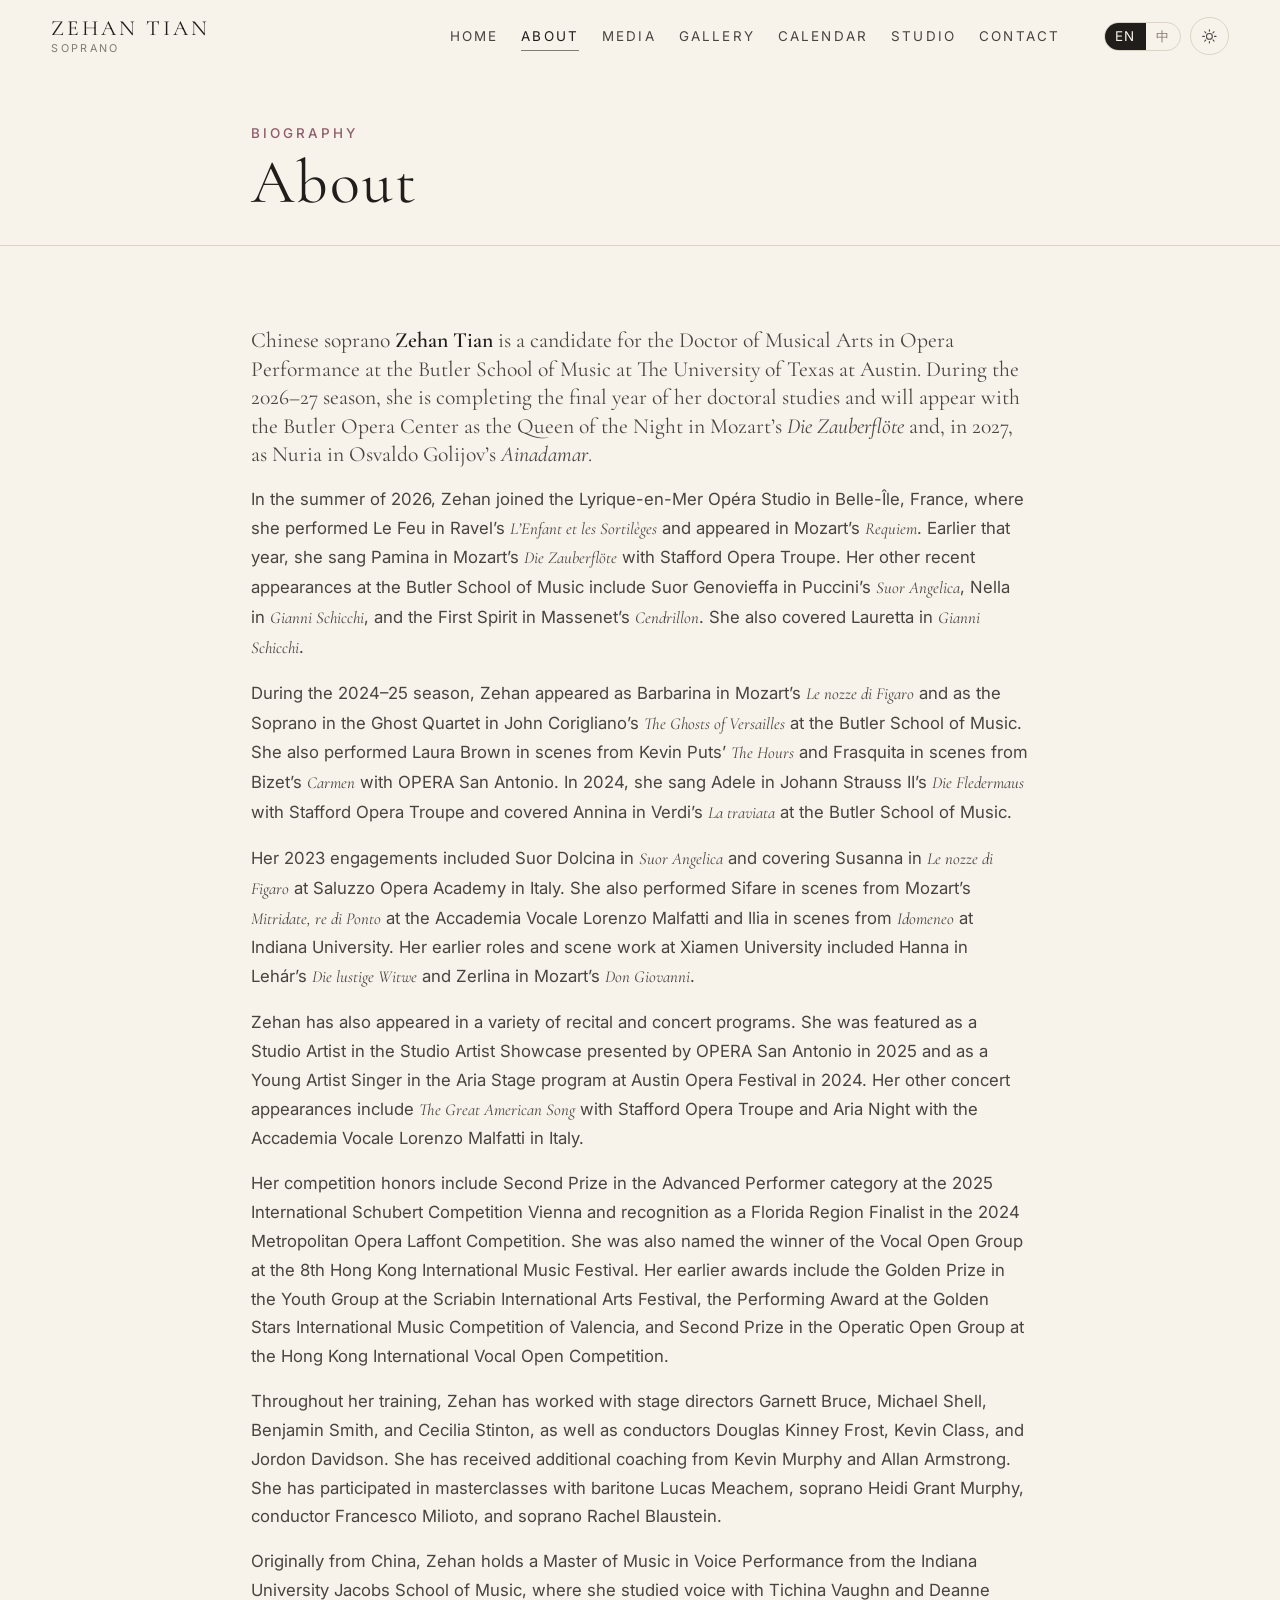
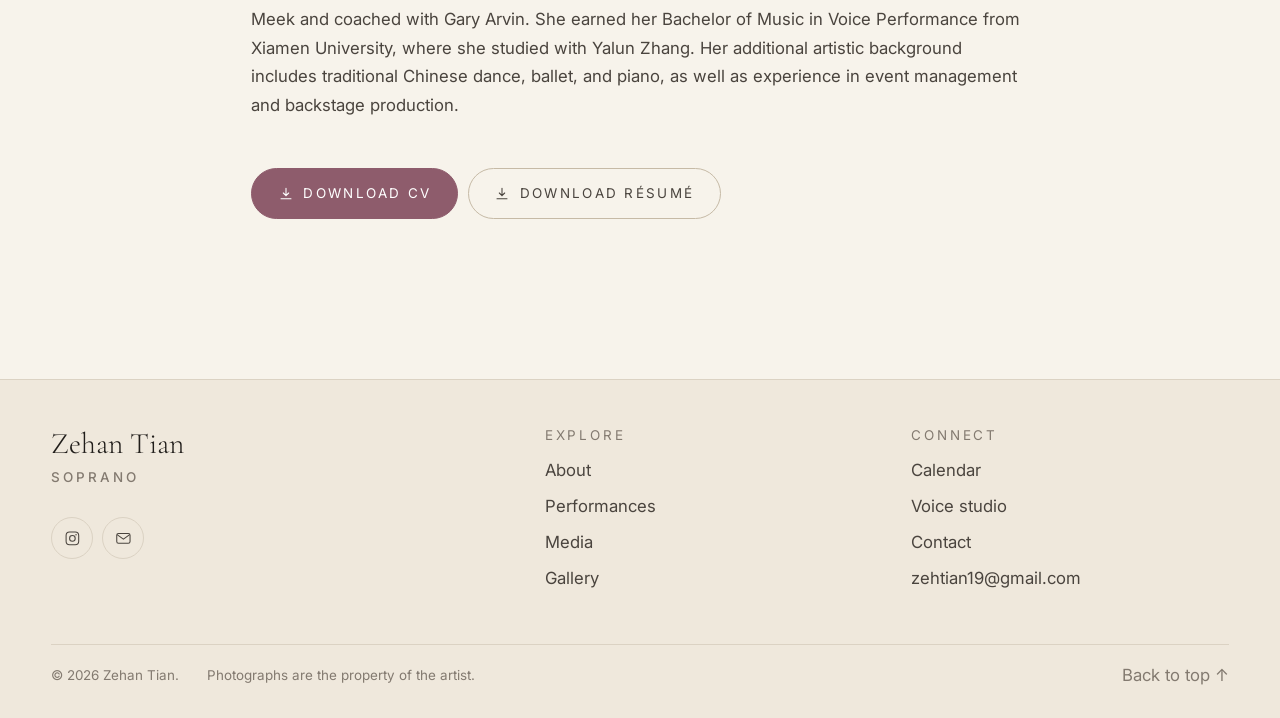
==== commit f797ef3f: "Add Ainadamar role to biography" ====
--- a/about.html
+++ b/about.html
@@ -11,8 +11,10 @@
 <meta property="og:type" content="website">
 <meta property="og:title" content="About — Zehan Tian, Soprano">
 <meta property="og:description" content="Biography of the Chinese soprano Zehan Tian: roles, competitions, teachers and training. CV and résumé available to download.">
-<meta property="og:image" content="assets/images/og/og-image.jpg">
+<meta property="og:image" content="https://zehan-t.github.io/assets/images/og/og-image.jpg">
+<meta property="og:url" content="https://zehan-t.github.io/about.html">
 <meta name="twitter:card" content="summary_large_image">
+<link rel="canonical" href="https://zehan-t.github.io/about.html">
 
 <link rel="preconnect" href="https://fonts.googleapis.com">
 <link rel="preconnect" href="https://fonts.gstatic.com" crossorigin>
@@ -121,8 +123,8 @@
       <div class="prose stack-md reveal" style="max-width: none;">
 
         <p class="lede" style="font-style: normal;">
-          <span data-lang="en">Chinese soprano <strong>Zehan Tian</strong> is a candidate for the Doctor of Musical Arts in Opera Performance at the Butler School of Music at The University of Texas at Austin. During the 2026&ndash;27 season, she is completing the final year of her doctoral studies and will appear as the Queen of the Night in Mozart&rsquo;s <cite class="work">Die Zauberflöte</cite> with the Butler Opera Center.</span>
-          <span data-lang="zh">中国女高音<strong>田泽涵</strong>，现于德克萨斯大学奥斯汀分校 Butler 音乐学院攻读歌剧表演艺术博士（D.M.A.）。2026&ndash;27 演出季是她博士阶段的最后一年，她将与 Butler 歌剧中心合作，出演莫扎特《魔笛》中的夜女王。</span>
+          <span data-lang="en">Chinese soprano <strong>Zehan Tian</strong> is a candidate for the Doctor of Musical Arts in Opera Performance at the Butler School of Music at The University of Texas at Austin. During the 2026&ndash;27 season, she is completing the final year of her doctoral studies and will appear with the Butler Opera Center as the Queen of the Night in Mozart&rsquo;s <cite class="work">Die Zauberflöte</cite> and, in 2027, as Nuria in Osvaldo Golijov&rsquo;s <cite class="work">Ainadamar</cite>.</span>
+          <span data-lang="zh">中国女高音<strong>田泽涵</strong>，现于德克萨斯大学奥斯汀分校 Butler 音乐学院攻读歌剧表演艺术博士（D.M.A.）。2026&ndash;27 演出季是她博士阶段的最后一年，她将与 Butler 歌剧中心合作，出演莫扎特《魔笛》中的夜女王，并于 2027 年在奥斯瓦尔多·戈利霍夫的歌剧《Ainadamar》中饰演 Nuria。</span>
         </p>
 
         <p>
